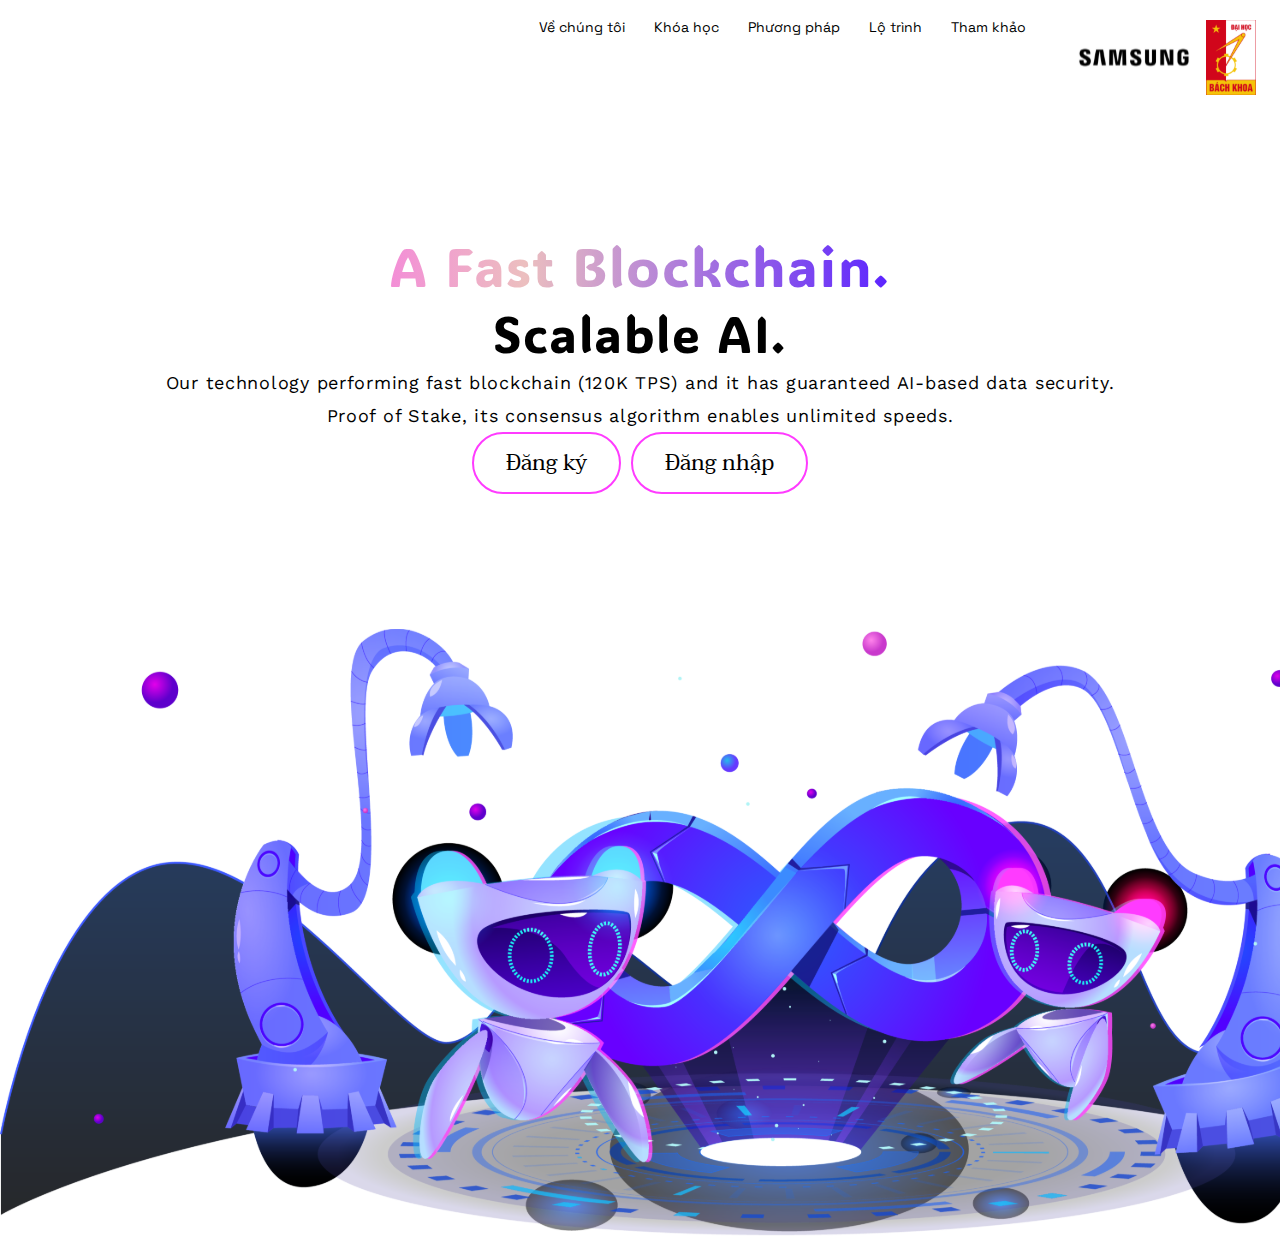
==== index.html @ 3eba5254 "initial commit" ====
<!DOCTYPE html>
<html lang="en">

<head>
    <meta charset="utf-8" />
    <meta name="viewport" content="width=device-width, initial-scale=1.0">
    <link rel="stylesheet" href="./asset\reset.css" />
    <link rel="preconnect" href="https://fonts.googleapis.com">
    <link rel="preconnect" href="https://fonts.gstatic.com" crossorigin>
    <link href="https://fonts.googleapis.com/css2?family=ADLaM+Display&family=Space+Grotesk:wght@300..700&family=Taviraj:ital,wght@0,100;0,200;0,300;0,400;0,500;0,600;0,700;0,800;0,900;1,100;1,200;1,300;1,400;1,500;1,600;1,700;1,800;1,900&family=Work+Sans:ital,wght@0,100..900;1,100..900&display=swap" rel="stylesheet">
    <link rel="stylesheet" href="./asset\style.css" />
</head>

<body>
    <header class="header fixed">
        <div class="main-content">
            <div class="body">
                <nav class="nav">
                    <ul>
                        <li>
                            <a href="#!">Về chúng tôi</a>
                        </li>
                        <li>
                            <a href="#!">Khóa học</a>
                        </li>
                        <li>
                            <a href="#!">Phương pháp</a>
                        </li>
                        <li>
                            <a href="#!">Lộ trình</a>
                        </li>
                        <li>
                            <a href="#.!">Tham khảo</a>
                        </li>
                    </ul>
                </nav>
                <div class="logo-container">
                    <img src="./image/samsung logo.svg" alt="Samsung Logo" class="img samsung-logo">
                    <img src="./image/Logo ĐH Bách Khoa Hà Nội-HUST (1).svg" alt="University Logo" class="img university-logo">
                </div>                
            </div>
        </div>
    </header>
    <div class="main">
        <div class="hero">
            <div class="main-content">
                <h1 class="heading1">A Fast Blockchain.</h1>
                <h2 class="heading2">Scalable AI.</h2>
                <p class="desc">
                    Our technology performing fast blockchain (120K TPS) and it has guaranteed AI-based data security. Proof of Stake, its consensus algorithm enables unlimited speeds.
                </p>
            </div>
            <div class="startbtn">
                <a href="#!" class="btn">Đăng ký</a>
                <a href="#!" class="btn">Đăng nhập</a>
            </div>
        </div>
        <div class="random-img">
            <img src="./image/pic.svg" alt="" class="img">
        </div>
    </div>
</body>

</html>
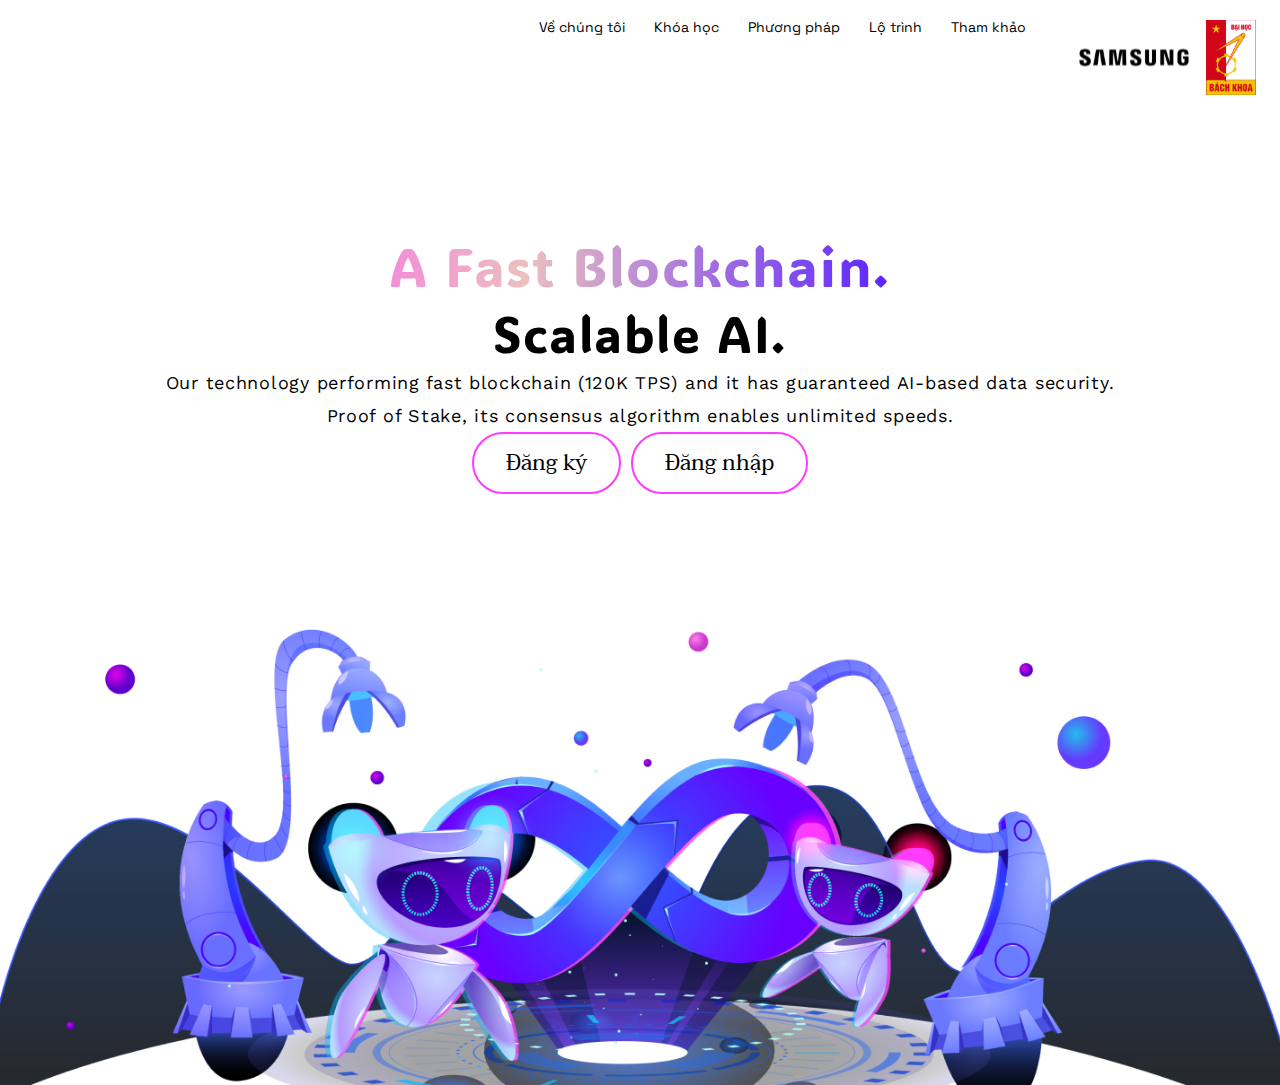
==== commit 0ea7548b: "Update 4/11" ====
--- a/index.html
+++ b/index.html
@@ -56,7 +56,7 @@
             </div>
         </div>
         <div class="random-img">
-            <img src="./image/pic.svg" alt="" class="img">
+            <img src="./image/pic.jpg" alt="" class="img">
         </div>
     </div>
 </body>
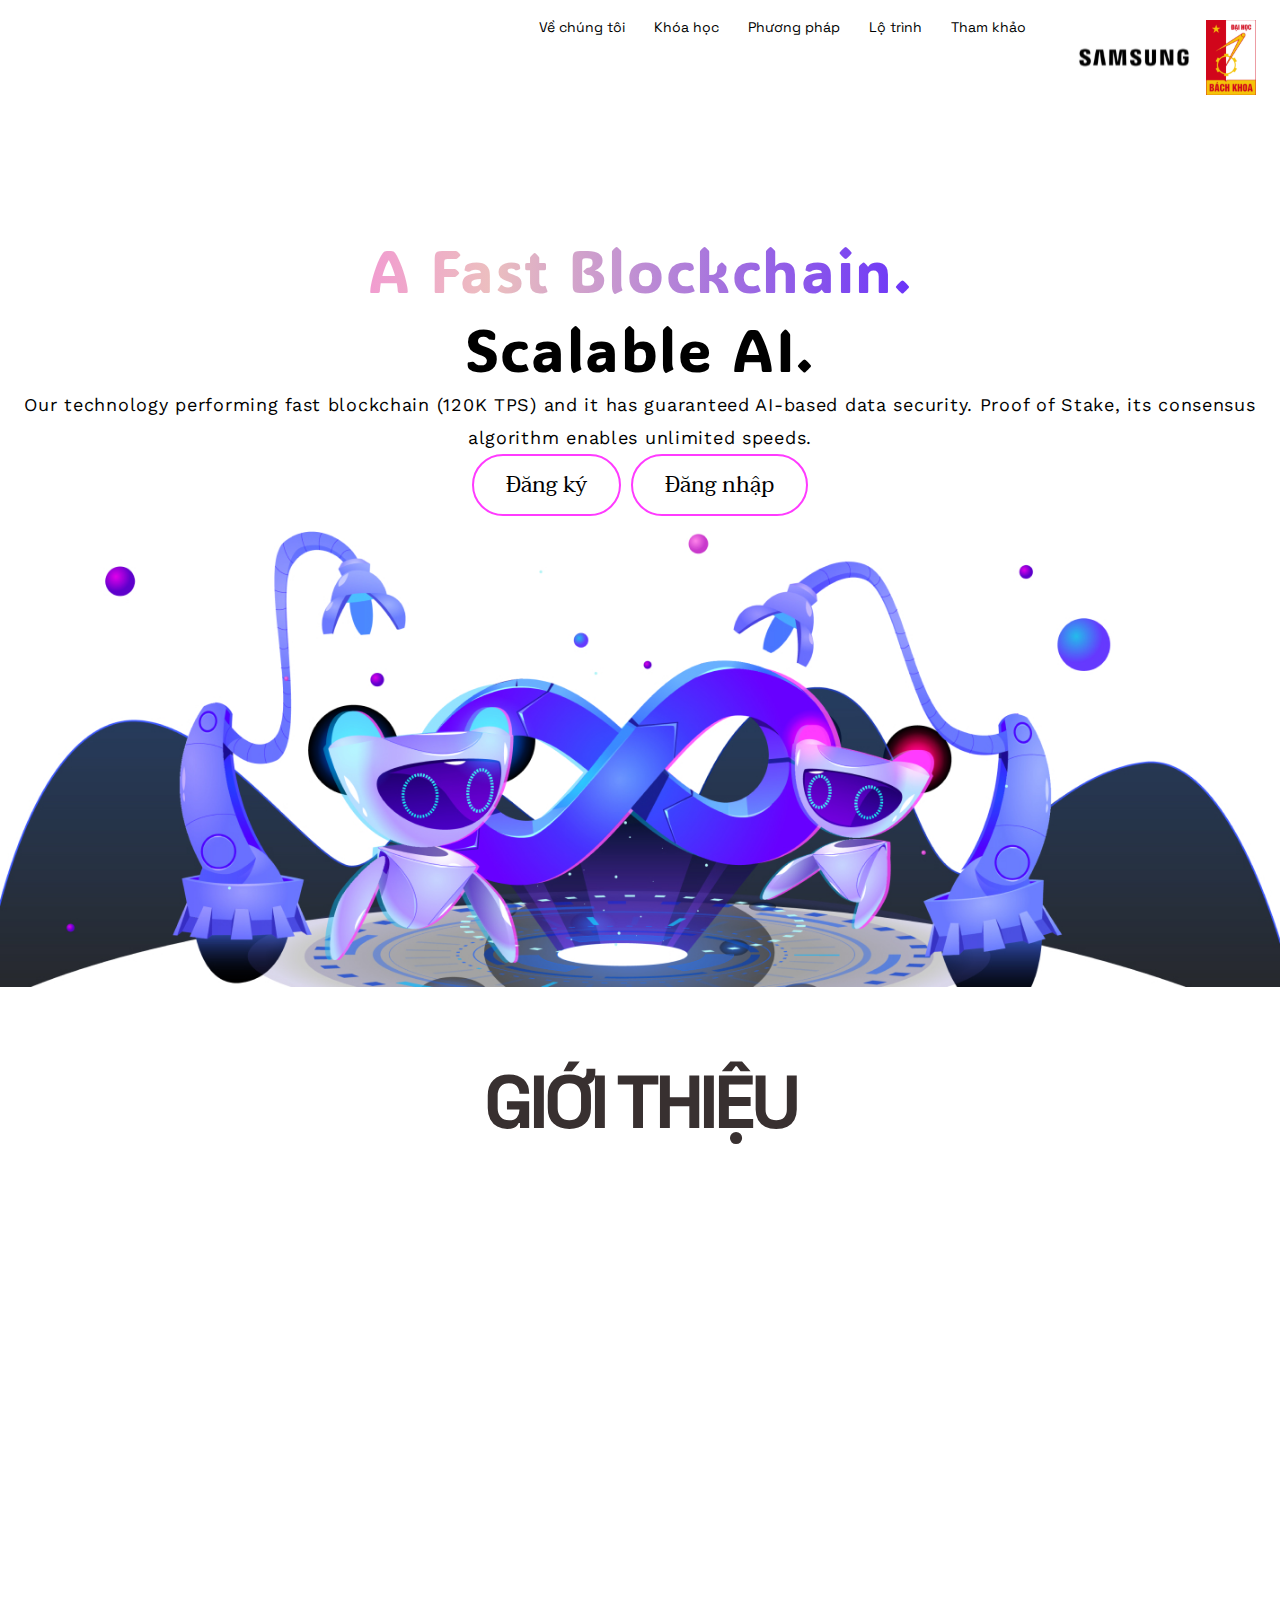
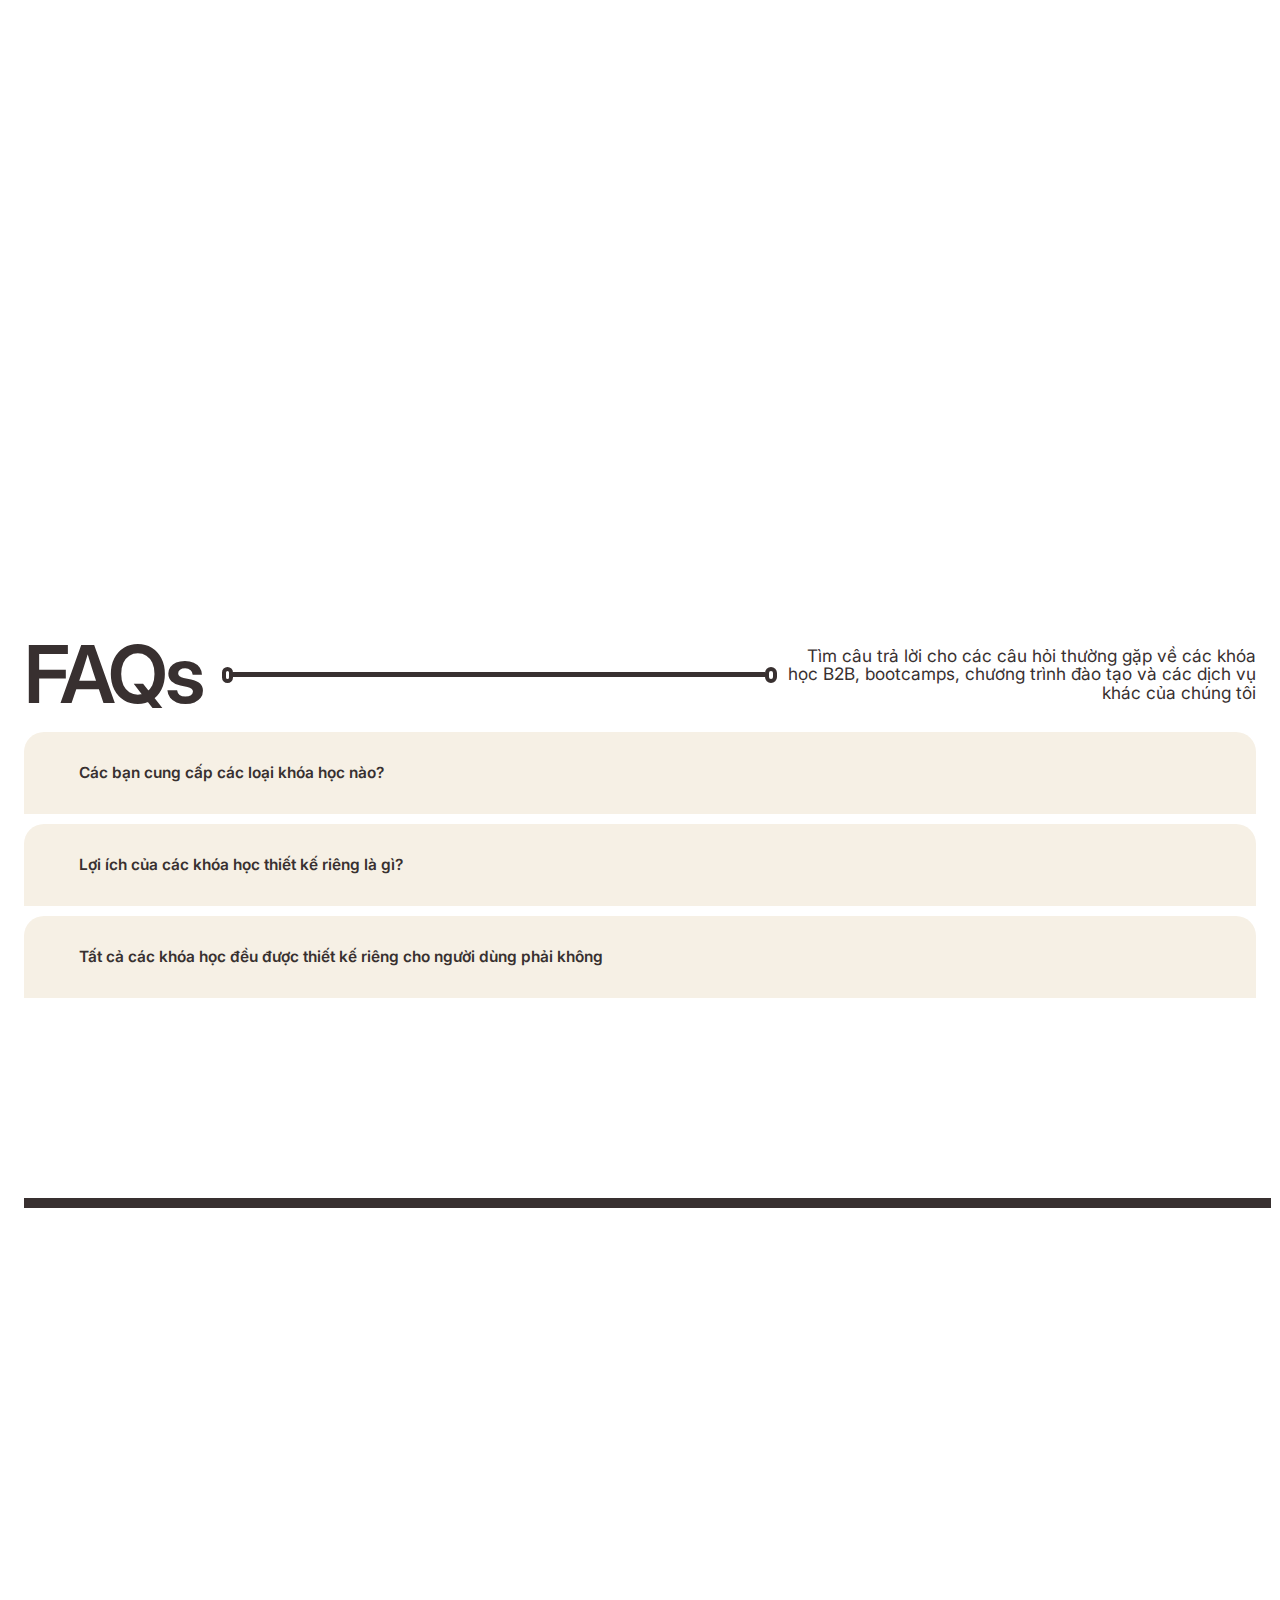
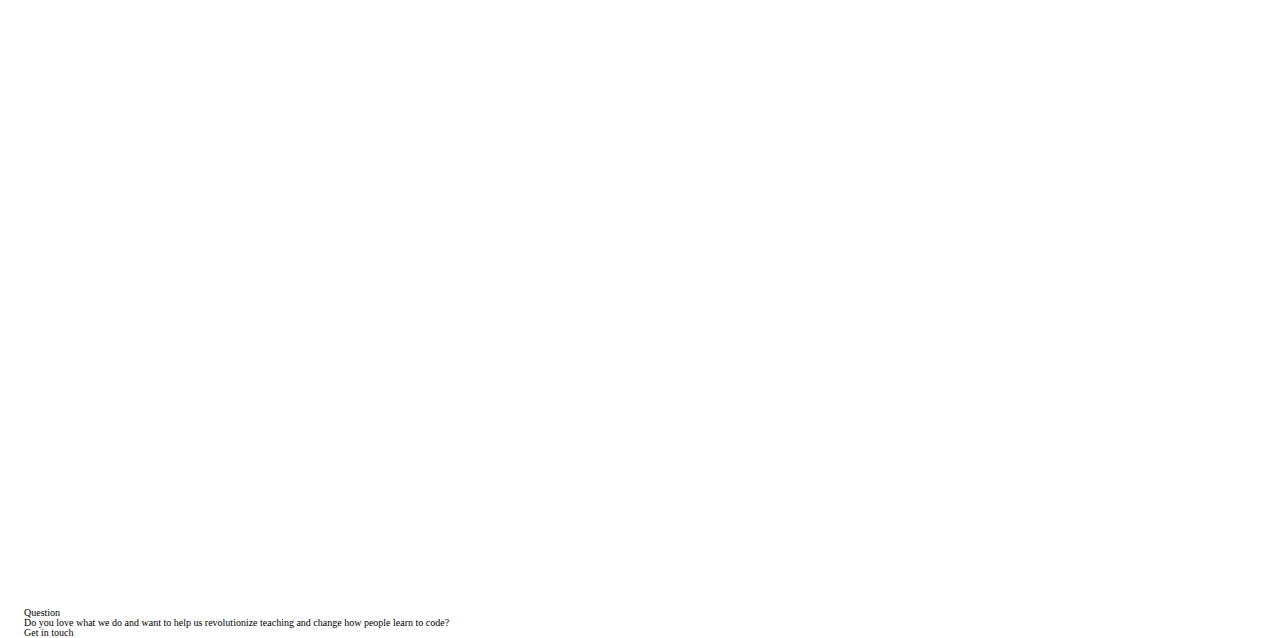
==== commit f19a23c9: "Update 1:20 am 5/11" ====
--- a/index.html
+++ b/index.html
@@ -7,7 +7,7 @@
     <link rel="stylesheet" href="./asset\reset.css" />
     <link rel="preconnect" href="https://fonts.googleapis.com">
     <link rel="preconnect" href="https://fonts.gstatic.com" crossorigin>
-    <link href="https://fonts.googleapis.com/css2?family=ADLaM+Display&family=Space+Grotesk:wght@300..700&family=Taviraj:ital,wght@0,100;0,200;0,300;0,400;0,500;0,600;0,700;0,800;0,900;1,100;1,200;1,300;1,400;1,500;1,600;1,700;1,800;1,900&family=Work+Sans:ital,wght@0,100..900;1,100..900&display=swap" rel="stylesheet">
+    <link href="https://fonts.googleapis.com/css2?family=ADLaM+Display&family=Inter:ital,opsz,wght@0,14..32,100..900;1,14..32,100..900&family=Space+Grotesk:wght@300..700&family=Taviraj:ital,wght@0,100;0,200;0,300;0,400;0,500;0,600;0,700;0,800;0,900;1,100;1,200;1,300;1,400;1,500;1,600;1,700;1,800;1,900&family=Work+Sans:ital,wght@0,100..900;1,100..900&display=swap" rel="stylesheet">
     <link rel="stylesheet" href="./asset\style.css" />
 </head>
 
@@ -58,6 +58,52 @@
         <div class="random-img">
             <img src="./image/pic.jpg" alt="" class="img">
         </div>
+        <div class="about">
+            <div class="main-content">
+                <h1 class="title">GIỚI THIỆU</h1>
+            </div>
+        </div>
+        <div class="faqs">
+            <div class="main-content">
+                <div class="heading">
+                    <h2 class="title">FAQs</h2>
+                    <!-- <div class="randomline"> -->
+                    <div class="border1"></div>
+                    <div class="line1"></div>
+                    <div class="border2"></div>
+                    <!-- </div> -->
+                    <p class="subtitle">Tìm câu trả lời cho các câu hỏi thường gặp về các khóa học B2B, bootcamps, chương trình đào tạo và các dịch vụ khác của chúng tôi</p>
+                </div>
+                <div class="question faqs">
+                    <details class="qbox">
+                        <summary class="q1">Các bạn cung cấp các loại khóa học nào?</summary>
+                        <p class="answer">Chúng tôi cung cấp các khóa học như lập trình, thiết kế đồ họa, marketing, và nhiều hơn nữa.</p>
+                    </details>
+                    <details class="qbox">
+                        <summary class="q2">Lợi ích của các khóa học thiết kế riêng là gì?</summary>
+                        <p class="answer">Các khóa học thiết kế riêng giúp bạn có nội dung phù hợp với nhu cầu và mục tiêu của mình.</p>
+                    </details>
+                    <details class="qbox">
+                        <summary class="q3">Tất cả các khóa học đều được thiết kế riêng cho người dùng phải không</summary>
+                        <p class="answer">Thùy Linh Ngu</p>
+                    </details>
+                </div>
+                <div class="footerline1"></div>              
+            </div>
+        </div>
+    </div>
+    <div class="footer">
+        <div class="main-content">
+            <div class="footq">
+                <h1 class="footheading">Question</h1>
+                <p class="subheading">Do you love what we do and want to help
+                    us revolutionize teaching and change
+                    how people learn to code?</p>
+            </div>
+            <div class="randomsth">
+                <p>Get in touch</p>
+            </div>
+        </div>
     </div>
 </body>
 
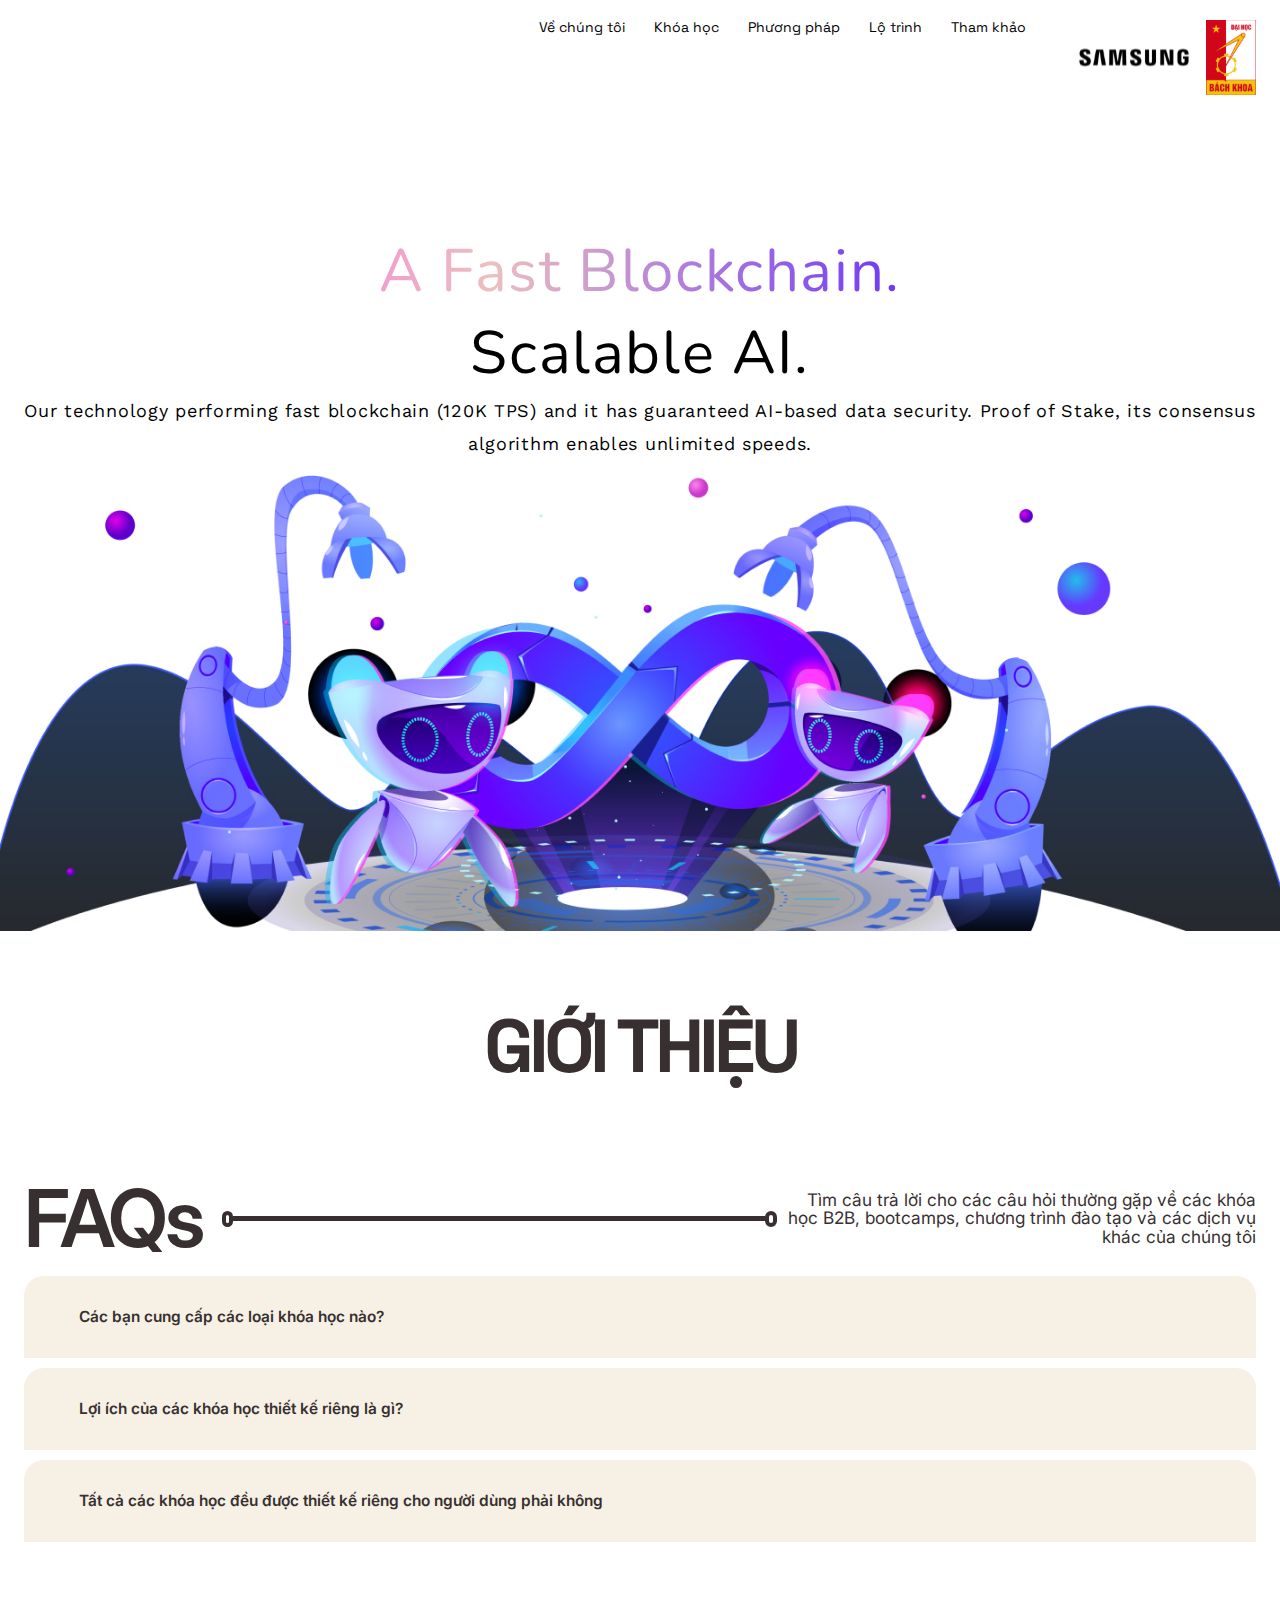
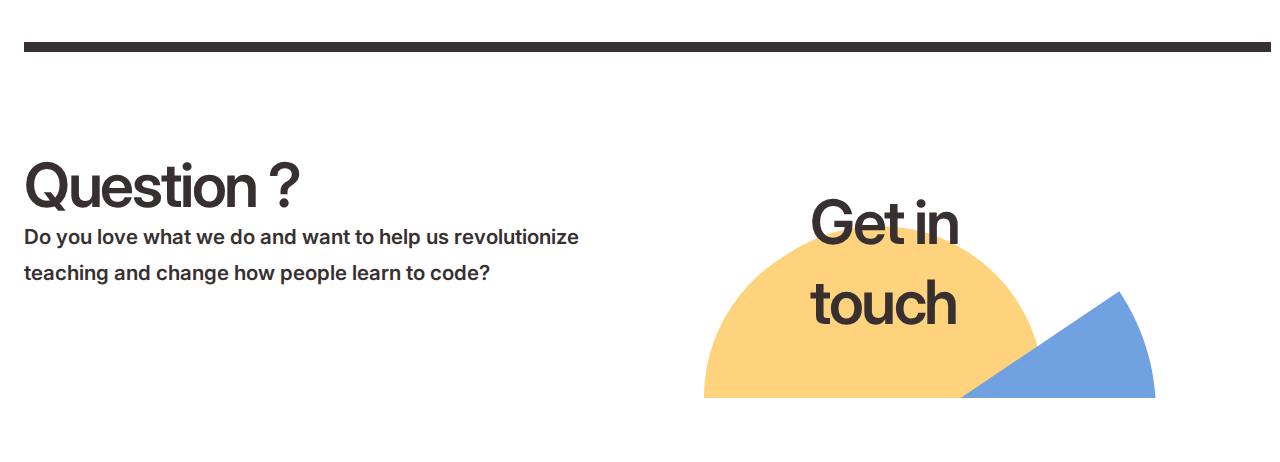
==== commit ea2fc393: "Add quiz page and edit post-login page" ====
--- a/index.html
+++ b/index.html
@@ -7,7 +7,7 @@
     <link rel="stylesheet" href="./asset\reset.css" />
     <link rel="preconnect" href="https://fonts.googleapis.com">
     <link rel="preconnect" href="https://fonts.gstatic.com" crossorigin>
-    <link href="https://fonts.googleapis.com/css2?family=ADLaM+Display&family=Inter:ital,opsz,wght@0,14..32,100..900;1,14..32,100..900&family=Space+Grotesk:wght@300..700&family=Taviraj:ital,wght@0,100;0,200;0,300;0,400;0,500;0,600;0,700;0,800;0,900;1,100;1,200;1,300;1,400;1,500;1,600;1,700;1,800;1,900&family=Work+Sans:ital,wght@0,100..900;1,100..900&display=swap" rel="stylesheet">
+    <link href="https://fonts.googleapis.com/css2?family=ADLaM+Display&family=Inter:ital,opsz,wght@0,14..32,100..900;1,14..32,100..900&family=Nunito:ital,wght@0,200..1000;1,200..1000&family=Space+Grotesk:wght@300..700&family=Taviraj:ital,wght@0,100;0,200;0,300;0,400;0,500;0,600;0,700;0,800;0,900;1,100;1,200;1,300;1,400;1,500;1,600;1,700;1,800;1,900&family=Work+Sans:ital,wght@0,100..900;1,100..900&display=swap" rel="stylesheet">
     <link rel="stylesheet" href="./asset\style.css" />
 </head>
 
@@ -50,10 +50,10 @@
                     Our technology performing fast blockchain (120K TPS) and it has guaranteed AI-based data security. Proof of Stake, its consensus algorithm enables unlimited speeds.
                 </p>
             </div>
-            <div class="startbtn">
-                <a href="#!" class="btn">Đăng ký</a>
-                <a href="#!" class="btn">Đăng nhập</a>
-            </div>
+            <!-- <div class="startbtn"> -->
+                <!-- <a href="#!" class="btn">Đăng ký</a> -->
+                <!-- <a href="#!" class="btn">Đăng nhập</a> -->
+            <!-- </div> -->
         </div>
         <div class="random-img">
             <img src="./image/pic.jpg" alt="" class="img">
@@ -77,15 +77,15 @@
                 <div class="question faqs">
                     <details class="qbox">
                         <summary class="q1">Các bạn cung cấp các loại khóa học nào?</summary>
-                        <p class="answer">Chúng tôi cung cấp các khóa học như lập trình, thiết kế đồ họa, marketing, và nhiều hơn nữa.</p>
+                        <p class="answer">Chúng tôi cung cấp nhiều khóa học toán đại cương cao cấp như Giải tích, Đại số tuyến tính, và Xác suất Thống kê. Các khóa học được thiết kế thân thiện và dễ tiếp cận, từ kiến thức cơ bản đến nâng cao, giúp bạn hiểu sâu lý thuyết và ứng dụng thực tế. Dù bạn là sinh viên hay người đi làm muốn củng cố nền tảng toán học, chúng tôi luôn có lộ trình học phù hợp, cùng các bài giảng và bài tập thực hành sinh động.</p>
                     </details>
                     <details class="qbox">
                         <summary class="q2">Lợi ích của các khóa học thiết kế riêng là gì?</summary>
-                        <p class="answer">Các khóa học thiết kế riêng giúp bạn có nội dung phù hợp với nhu cầu và mục tiêu của mình.</p>
+                        <p class="answer">Các khóa học thiết kế riêng mang lại nhiều lợi ích, như được xây dựng theo nhu cầu và mục tiêu cụ thể của bạn. Bạn có thể tập trung vào những phần kiến thức cần cải thiện, học theo tốc độ phù hợp, và áp dụng thực tế ngay trong lĩnh vực của mình. Điều này đảm bảo hiệu quả học tập cao hơn và giúp bạn đạt kết quả nhanh chóng, từ đó nâng cao kỹ năng một cách toàn diện.</p>
                     </details>
                     <details class="qbox">
                         <summary class="q3">Tất cả các khóa học đều được thiết kế riêng cho người dùng phải không</summary>
-                        <p class="answer">Thùy Linh Ngu</p>
+                        <p class="answer">Không phải tất cả khóa học đều được thiết kế riêng, nhưng chúng tôi luôn sẵn sàng tạo ra các khóa học phù hợp với nhu cầu cá nhân của bạn. Bên cạnh các khóa học cơ bản, bạn có thể lựa chọn chương trình học tùy chỉnh để tập trung vào những phần kiến thức mà bạn muốn phát triển sâu hơn.</p>
                     </details>
                 </div>
                 <div class="footerline1"></div>              
@@ -95,12 +95,13 @@
     <div class="footer">
         <div class="main-content">
             <div class="footq">
-                <h1 class="footheading">Question</h1>
+                <h1 class="footheading">Question ?</h1>
                 <p class="subheading">Do you love what we do and want to help
                     us revolutionize teaching and change
                     how people learn to code?</p>
             </div>
             <div class="randomsth">
+                <img src="/image/footerfig.svg" alt="" class="img">
                 <p>Get in touch</p>
             </div>
         </div>
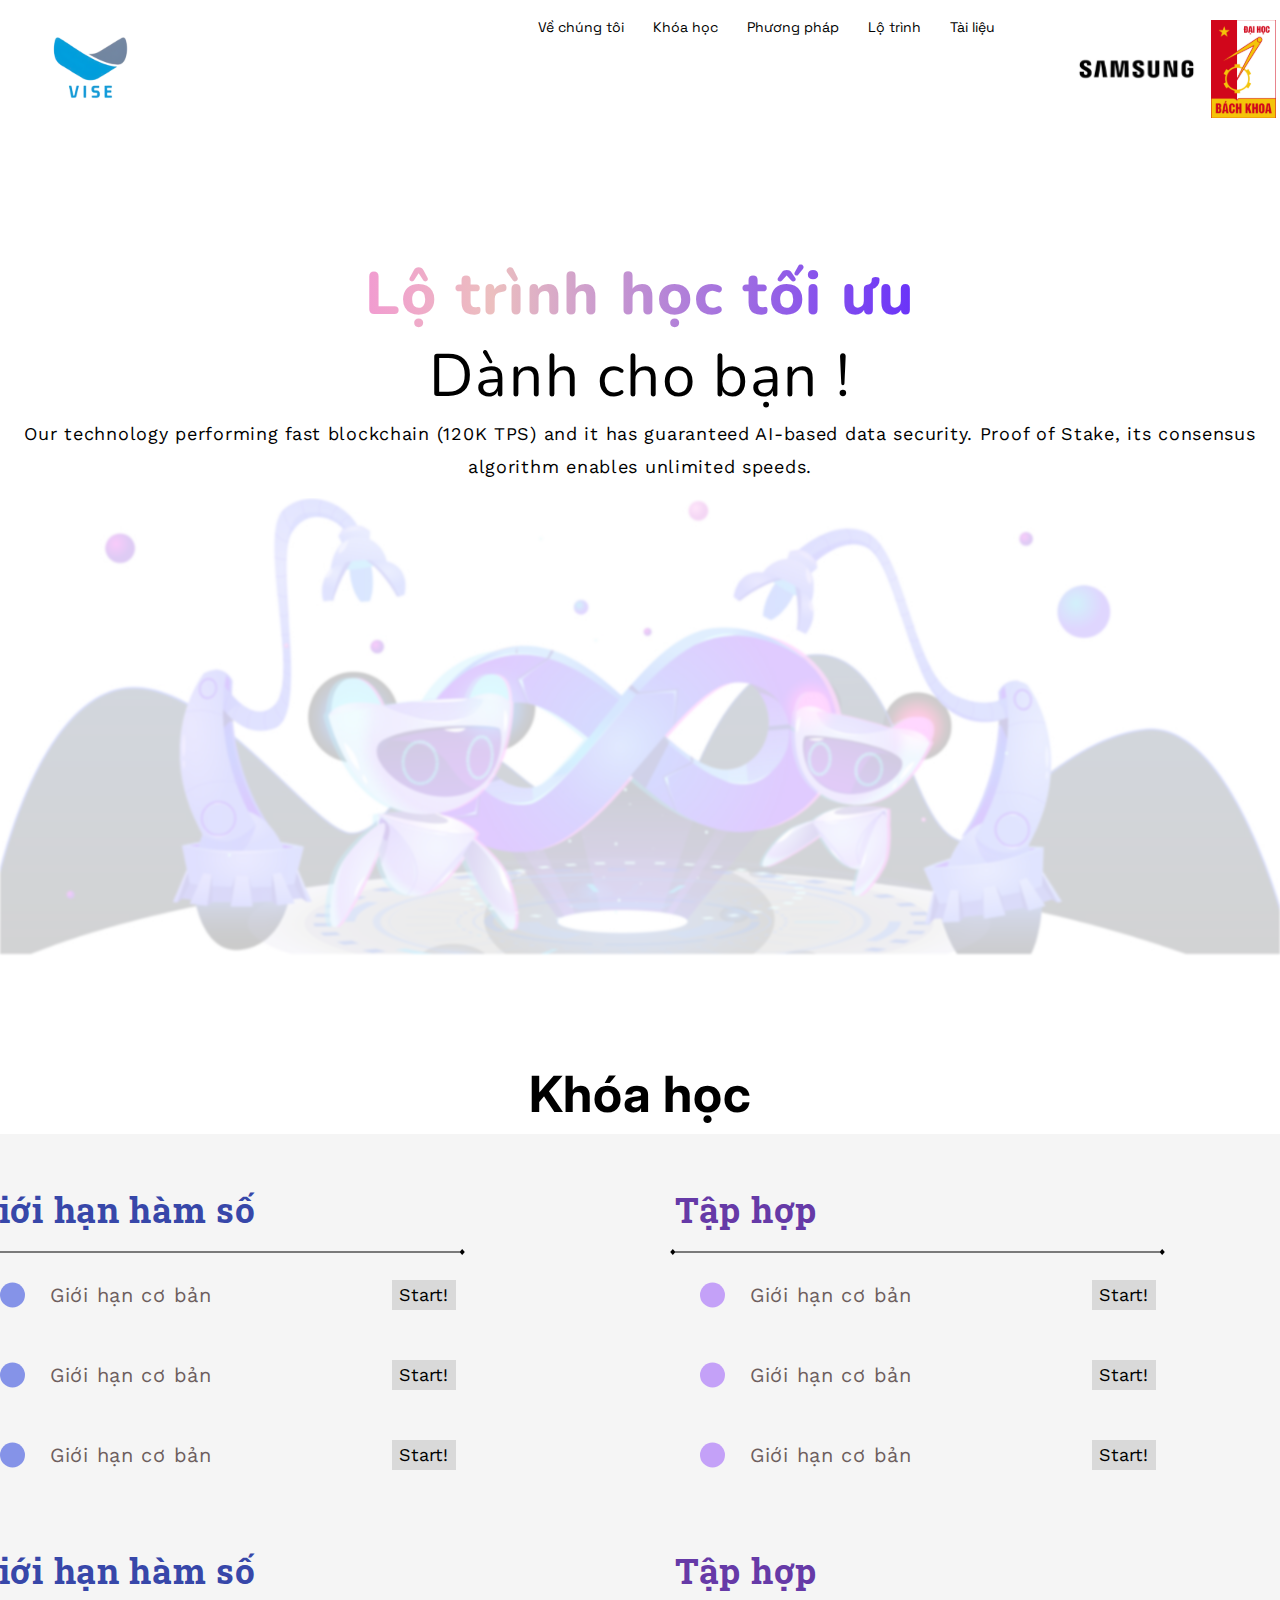
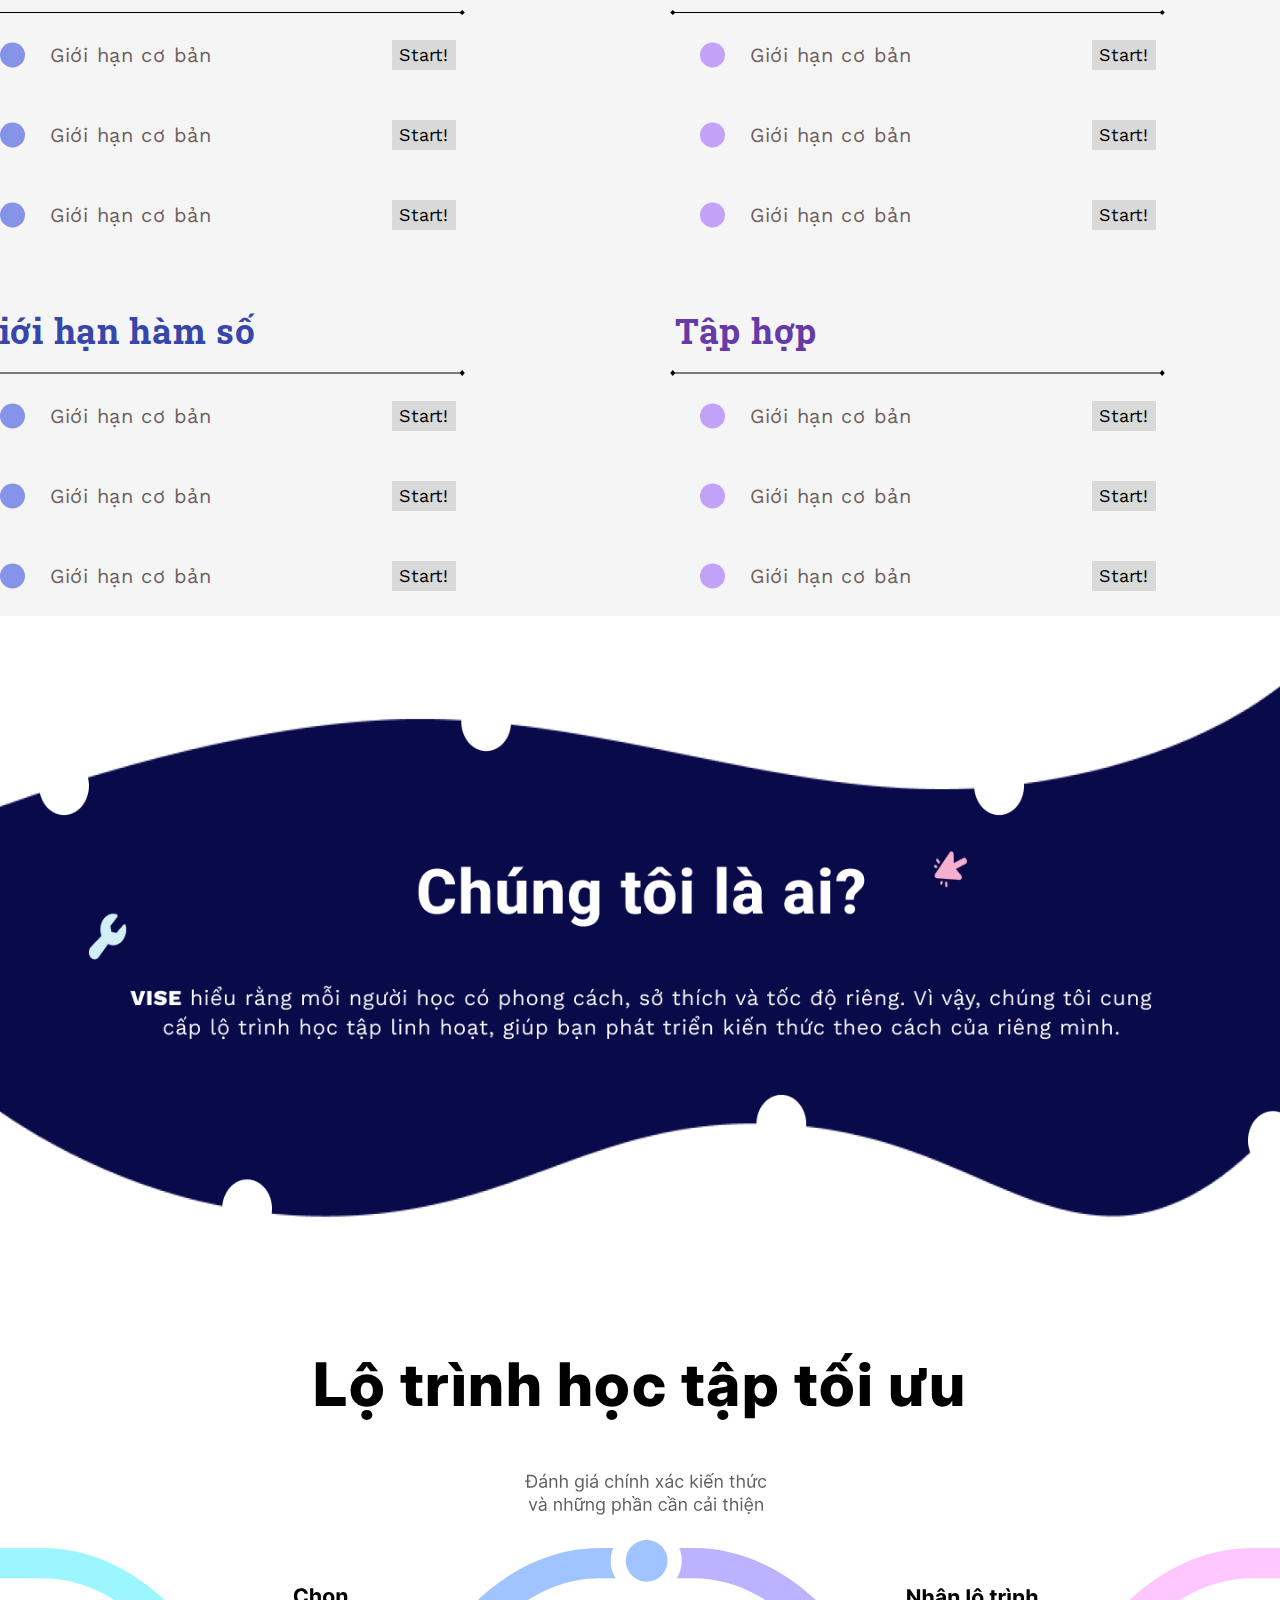
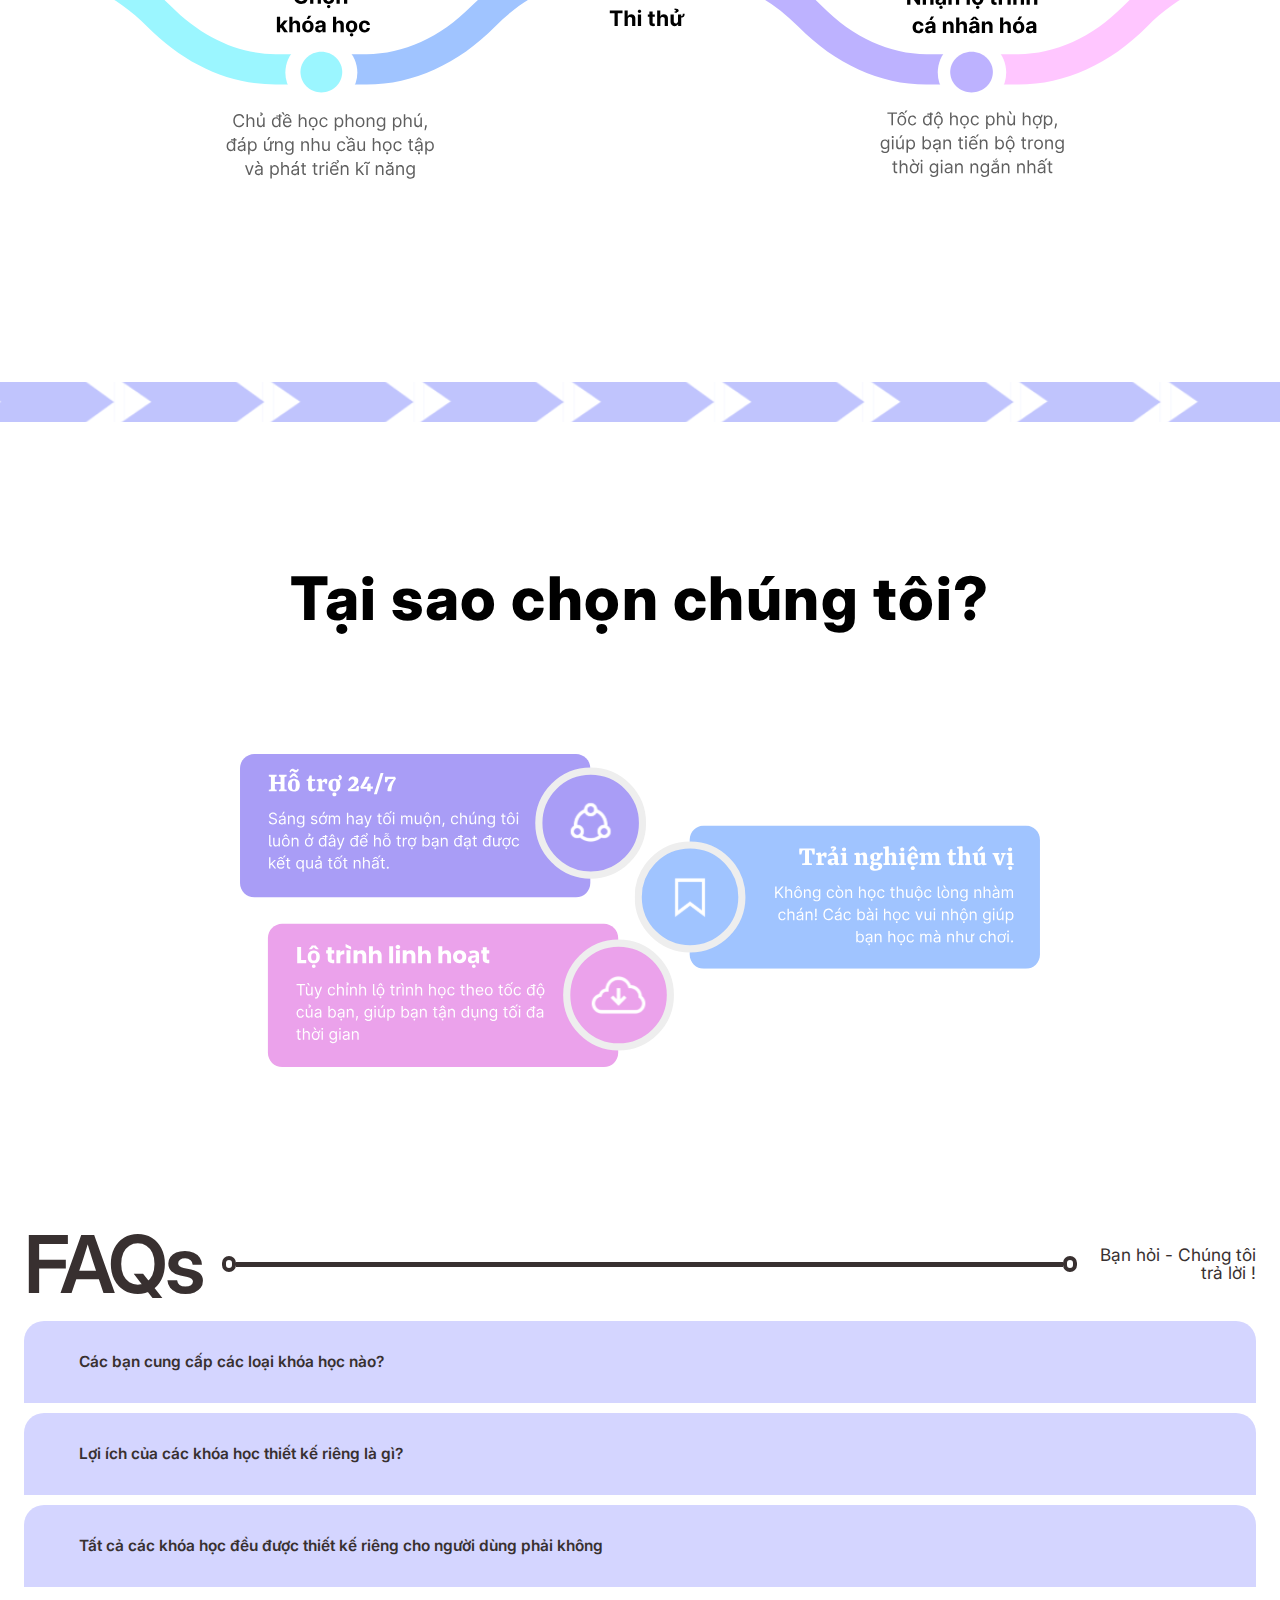
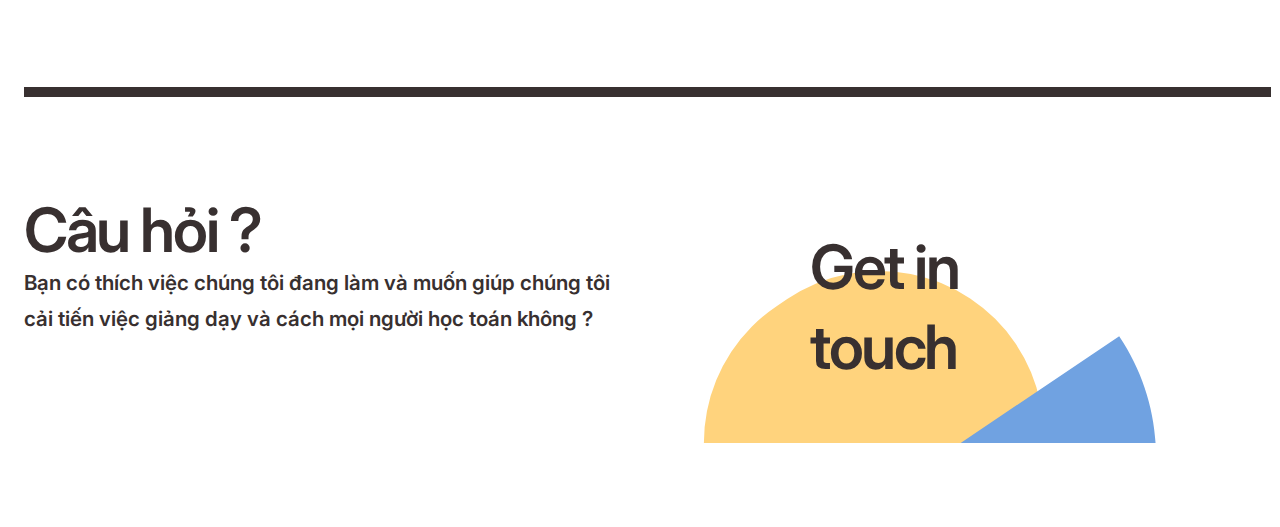
==== commit f42e3649: "postlogin-complete" ====
--- a/index.html
+++ b/index.html
@@ -7,7 +7,7 @@
     <link rel="stylesheet" href="./asset\reset.css" />
     <link rel="preconnect" href="https://fonts.googleapis.com">
     <link rel="preconnect" href="https://fonts.gstatic.com" crossorigin>
-    <link href="https://fonts.googleapis.com/css2?family=ADLaM+Display&family=Inter:ital,opsz,wght@0,14..32,100..900;1,14..32,100..900&family=Nunito:ital,wght@0,200..1000;1,200..1000&family=Space+Grotesk:wght@300..700&family=Taviraj:ital,wght@0,100;0,200;0,300;0,400;0,500;0,600;0,700;0,800;0,900;1,100;1,200;1,300;1,400;1,500;1,600;1,700;1,800;1,900&family=Work+Sans:ital,wght@0,100..900;1,100..900&display=swap" rel="stylesheet">
+    <link href="https://fonts.googleapis.com/css2?family=ADLaM+Display&family=Inter:ital,opsz,wght@0,14..32,100..900;1,14..32,100..900&family=Nunito:ital,wght@0,200..1000;1,200..1000&family=Roboto+Slab:wght@100..900&family=Space+Grotesk:wght@300..700&family=Taviraj:ital,wght@0,100;0,200;0,300;0,400;0,500;0,600;0,700;0,800;0,900;1,100;1,200;1,300;1,400;1,500;1,600;1,700;1,800;1,900&family=Work+Sans:ital,wght@0,100..900;1,100..900&display=swap" rel="stylesheet">
     <link rel="stylesheet" href="./asset\style.css" />
 </head>
 
@@ -15,6 +15,9 @@
     <header class="header fixed">
         <div class="main-content">
             <div class="body">
+                <div class="weblogo">
+                    <img src="./image/Untitled (1440 x 1024 px) 1.svg" alt="" class="img">
+                </div>
                 <nav class="nav">
                     <ul>
                         <li>
@@ -30,7 +33,7 @@
                             <a href="#!">Lộ trình</a>
                         </li>
                         <li>
-                            <a href="#.!">Tham khảo</a>
+                            <a href="#.!">Tài liệu</a>
                         </li>
                     </ul>
                 </nav>
@@ -44,8 +47,8 @@
     <div class="main">
         <div class="hero">
             <div class="main-content">
-                <h1 class="heading1">A Fast Blockchain.</h1>
-                <h2 class="heading2">Scalable AI.</h2>
+                <h1 class="heading1">Lộ trình học tối ưu</h1>
+                <h2 class="heading2">Dành cho bạn !</h2>
                 <p class="desc">
                     Our technology performing fast blockchain (120K TPS) and it has guaranteed AI-based data security. Proof of Stake, its consensus algorithm enables unlimited speeds.
                 </p>
@@ -56,12 +59,132 @@
             <!-- </div> -->
         </div>
         <div class="random-img">
-            <img src="./image/pic.jpg" alt="" class="img">
+            <img src="./image/pic.jpg" alt="" class="img1">
+        </div>
+        <div class="course-selection">
+            <h1 class="title">Khóa học</h1>
+            <div class="course">
+                <div class="calculus">
+                    <div class="subject">Giới hạn hàm số</div>
+                    <img src="./image/Line 1.svg" alt="" class="img">
+                    <div class="sub">
+                        <img src="./image/Ellipse 64.svg" alt="" class="img">
+                        <p>Giới hạn cơ bản</p>
+                        <a href="#!" class="btn">Start!</a>
+                    </div>
+                    <div class="sub">
+                        <img src="./image/Ellipse 64.svg" alt="" class="img">
+                        <p>Giới hạn cơ bản</p>
+                        <a href="#!" class="btn">Start!</a>
+                    </div>
+                    <div class="sub">
+                        <img src="./image/Ellipse 64.svg" alt="" class="img">
+                        <p>Giới hạn cơ bản</p>
+                        <a href="#!" class="btn">Start!</a>
+                    </div>
+                    <div class="subject">Giới hạn hàm số</div>
+                    <img src="./image/Line 1.svg" alt="" class="img">
+                    <div class="sub">
+                        <img src="./image/Ellipse 64.svg" alt="" class="img">
+                        <p>Giới hạn cơ bản</p>
+                        <a href="#!" class="btn">Start!</a>
+                    </div>
+                    <div class="sub">
+                        <img src="./image/Ellipse 64.svg" alt="" class="img">
+                        <p>Giới hạn cơ bản</p>
+                        <a href="#!" class="btn">Start!</a>
+                    </div>
+                    <div class="sub">
+                        <img src="./image/Ellipse 64.svg" alt="" class="img">
+                        <p>Giới hạn cơ bản</p>
+                        <a href="#!" class="btn">Start!</a>
+                    </div>
+                    <div class="subject">Giới hạn hàm số</div>
+                    <img src="./image/Line 1.svg" alt="" class="img">
+                    <div class="sub">
+                        <img src="./image/Ellipse 64.svg" alt="" class="img">
+                        <p>Giới hạn cơ bản</p>
+                        <a href="#!" class="btn">Start!</a>
+                    </div>
+                    <div class="sub">
+                        <img src="./image/Ellipse 64.svg" alt="" class="img">
+                        <p>Giới hạn cơ bản</p>
+                        <a href="#!" class="btn">Start!</a>
+                    </div>
+                    <div class="sub">
+                        <img src="./image/Ellipse 64.svg" alt="" class="img">
+                        <p>Giới hạn cơ bản</p>
+                        <a href="#!" class="btn">Start!</a>
+                    </div>
+                </div>
+                <div class="algebra">
+                    <div class="subject">Tập hợp</div>
+                    <img src="./image/Line 1.svg" alt="" class="img">
+                    <div class="sub">
+                        <img src="./image/Ellipse 81.svg" alt="" class="img">
+                        <p>Giới hạn cơ bản</p>
+                        <a href="#!" class="btn">Start!</a>
+                    </div>
+                    <div class="sub">
+                        <img src="./image/Ellipse 81.svg" alt="" class="img">
+                        <p>Giới hạn cơ bản</p>
+                        <a href="#!" class="btn">Start!</a>
+                    </div>
+                    <div class="sub">
+                        <img src="./image/Ellipse 81.svg" alt="" class="img">
+                        <p>Giới hạn cơ bản</p>
+                        <a href="#!" class="btn">Start!</a>
+                    </div>
+                    <div class="subject">Tập hợp</div>
+                    <img src="./image/Line 1.svg" alt="" class="img">
+                    <div class="sub">
+                        <img src="./image/Ellipse 81.svg" alt="" class="img">
+                        <p>Giới hạn cơ bản</p>
+                        <a href="#!" class="btn">Start!</a>
+                    </div>
+                    <div class="sub">
+                        <img src="./image/Ellipse 81.svg" alt="" class="img">
+                        <p>Giới hạn cơ bản</p>
+                        <a href="#!" class="btn">Start!</a>
+                    </div>
+                    <div class="sub">
+                        <img src="./image/Ellipse 81.svg" alt="" class="img">
+                        <p>Giới hạn cơ bản</p>
+                        <a href="#!" class="btn">Start!</a>
+                    </div>
+                    <div class="subject">Tập hợp</div>
+                    <img src="./image/Line 1.svg" alt="" class="img">
+                    <div class="sub">
+                        <img src="./image/Ellipse 81.svg" alt="" class="img">
+                        <p>Giới hạn cơ bản</p>
+                        <a href="#!" class="btn">Start!</a>
+                    </div>
+                    <div class="sub">
+                        <img src="./image/Ellipse 81.svg" alt="" class="img">
+                        <p>Giới hạn cơ bản</p>
+                        <a href="#!" class="btn">Start!</a>
+                    </div>
+                    <div class="sub">
+                        <img src="./image/Ellipse 81.svg" alt="" class="img">
+                        <p>Giới hạn cơ bản</p>
+                        <a href="#!" class="btn">Start!</a>
+                    </div>
+                </div>
+            </div>
         </div>
         <div class="about">
-            <div class="main-content">
-                <h1 class="title">GIỚI THIỆU</h1>
-            </div>
+            <img src="./image/Group 13.png" alt="" class="img">
+        </div>
+        <div class="plan">
+            <p>Lộ trình học tập tối ưu</p>
+            <img src="./image/Lộ trình học tối ưu.svg" alt="" class="img">
+        </div>
+        <div class="spaceline">
+            <img src="./image/Frame 9 1.svg" alt="" class="img">
+        </div>
+        <div class="why">
+            <p>Tại sao chọn chúng tôi?</p>
+            <img src="./image/Tại sao chọn chúng tôi.svg" alt="" class="img">
         </div>
         <div class="faqs">
             <div class="main-content">
@@ -72,7 +195,7 @@
                     <div class="line1"></div>
                     <div class="border2"></div>
                     <!-- </div> -->
-                    <p class="subtitle">Tìm câu trả lời cho các câu hỏi thường gặp về các khóa học B2B, bootcamps, chương trình đào tạo và các dịch vụ khác của chúng tôi</p>
+                    <p class="subtitle">Bạn hỏi - Chúng tôi trả lời !</p>
                 </div>
                 <div class="question faqs">
                     <details class="qbox">
@@ -95,10 +218,8 @@
     <div class="footer">
         <div class="main-content">
             <div class="footq">
-                <h1 class="footheading">Question ?</h1>
-                <p class="subheading">Do you love what we do and want to help
-                    us revolutionize teaching and change
-                    how people learn to code?</p>
+                <h1 class="footheading">Câu hỏi ?</h1>
+                <p class="subheading">Bạn có thích việc chúng tôi đang làm và muốn giúp chúng tôi cải tiến việc giảng dạy và cách mọi người học toán không ?</p>
             </div>
             <div class="randomsth">
                 <img src="/image/footerfig.svg" alt="" class="img">
